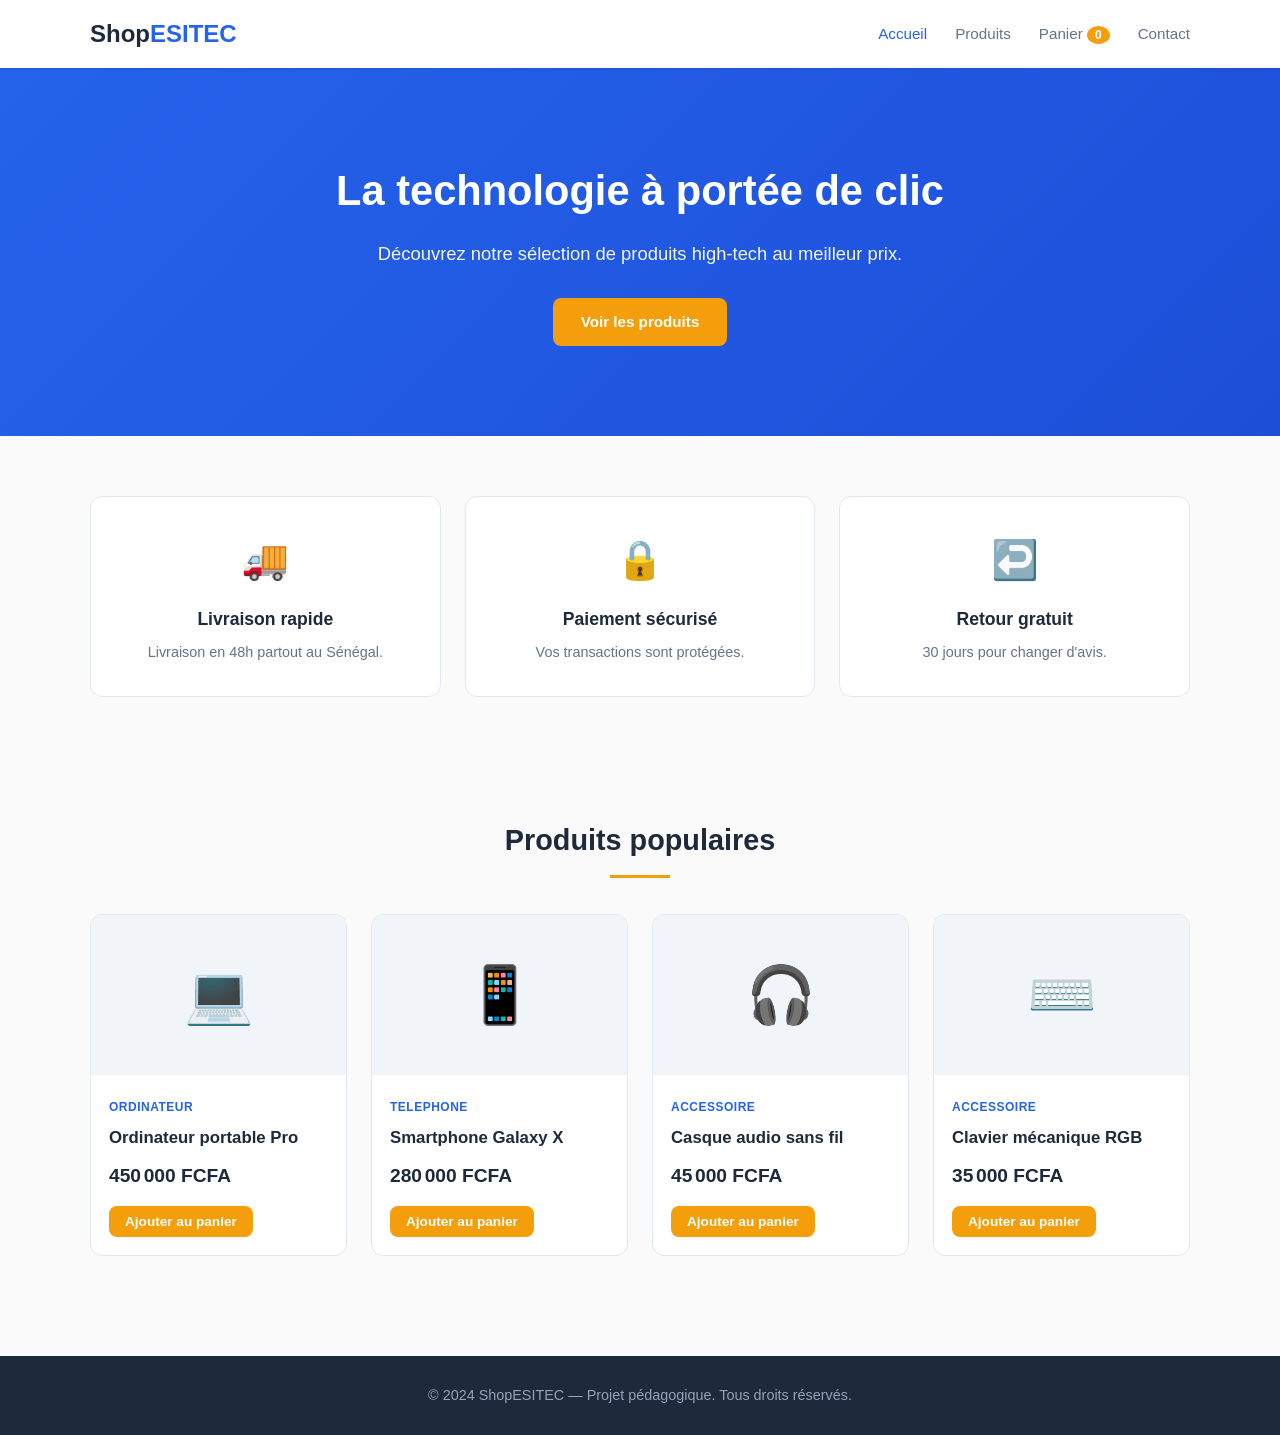
==== shop-esitec/index.html @ f80d037d "premier ommit" ====
<!DOCTYPE html>
<html lang="fr">
<head>
  <meta charset="UTF-8" />
  <meta name="viewport" content="width=device-width, initial-scale=1.0" />
  <title>ShopESITEC — Boutique en ligne</title>
  <link rel="stylesheet" href="css/style.css" />
  <link rel="stylesheet" href="css/responsive.css" />
</head>
<body>

  <header class="site-header">
    <div class="container header-content">
      <a href="index.html" class="logo">Shop<span>ESITEC</span></a>
      <nav class="main-nav">
        <ul>
          <li><a href="index.html" class="active">Accueil</a></li>
          <li><a href="products.html">Produits</a></li>
          <li><a href="cart.html">Panier <span id="cart-count" class="cart-badge">0</span></a></li>
          <li><a href="contact.html">Contact</a></li>
        </ul>
      </nav>
    </div>
  </header>

  <section class="hero">
    <div class="container">
      <h1>La technologie à portée de clic</h1>
      <p>Découvrez notre sélection de produits high-tech au meilleur prix.</p>
      <a href="products.html" class="btn btn-primary">Voir les produits</a>
    </div>
  </section>

  <section class="features container">
    <div class="feature-card">
      <div class="feature-icon">🚚</div>
      <h3>Livraison rapide</h3>
      <p>Livraison en 48h partout au Sénégal.</p>
    </div>
    <div class="feature-card">
      <div class="feature-icon">🔒</div>
      <h3>Paiement sécurisé</h3>
      <p>Vos transactions sont protégées.</p>
    </div>
    <div class="feature-card">
      <div class="feature-icon">↩️</div>
      <h3>Retour gratuit</h3>
      <p>30 jours pour changer d'avis.</p>
    </div>
  </section>

  <section class="featured container">
    <h2 class="section-title">Produits populaires</h2>
    <div id="featured-products" class="product-grid">
      <!-- Rempli dynamiquement par js/products.js -->
    </div>
  </section>

  <footer class="site-footer">
    <div class="container">
      <p>&copy; 2024 ShopESITEC — Projet pédagogique. Tous droits réservés.</p>
    </div>
  </footer>

  <script src="js/products.js"></script>
  <script src="js/cart.js"></script>
  <script src="js/main.js"></script>
</body>
</html>
---- shop-esitec/css/style.css ----
/* =================================================
   ShopESITEC — Feuille de style principale
   ================================================= */

:root {
  --primary: #2563eb;
  --primary-dark: #1d4ed8;
  --secondary: #f59e0b;
  --dark: #1e293b;
  --gray: #64748b;
  --light-gray: #f1f5f9;
  --white: #ffffff;
  --success: #16a34a;
  --border: #e2e8f0;
}

* {
  margin: 0;
  padding: 0;
  box-sizing: border-box;
}

body {
  font-family: 'Segoe UI', Tahoma, sans-serif;
  color: var(--dark);
  background-color: #fafafa;
  line-height: 1.6;
}

.container {
  max-width: 1140px;
  margin: 0 auto;
  padding: 0 20px;
}

/* ---- Header ---- */
.site-header {
  background-color: var(--white);
  box-shadow: 0 1px 4px rgba(0, 0, 0, 0.08);
  position: sticky;
  top: 0;
  z-index: 100;
}

.header-content {
  display: flex;
  justify-content: space-between;
  align-items: center;
  height: 68px;
}

.logo {
  font-size: 1.5rem;
  font-weight: 700;
  color: var(--dark);
  text-decoration: none;
}

.logo span {
  color: var(--primary);
}

.main-nav ul {
  display: flex;
  list-style: none;
  gap: 28px;
}

.main-nav a {
  color: var(--gray);
  text-decoration: none;
  font-size: 0.95rem;
  font-weight: 500;
  transition: color 0.2s;
}

.main-nav a:hover,
.main-nav a.active {
  color: var(--primary);
}

.cart-badge {
  background-color: var(--secondary);
  color: var(--white);
  border-radius: 50%;
  padding: 2px 8px;
  font-size: 0.75rem;
  font-weight: 700;
}

/* ---- Hero ---- */
.hero {
  background: linear-gradient(135deg, var(--primary) 0%, var(--primary-dark) 100%);
  color: var(--white);
  text-align: center;
  padding: 90px 0;
}

.hero h1 {
  font-size: 2.6rem;
  margin-bottom: 14px;
}

.hero p {
  font-size: 1.15rem;
  margin-bottom: 30px;
  opacity: 0.95;
}

/* ---- Buttons ---- */
.btn {
  display: inline-block;
  padding: 12px 28px;
  border-radius: 8px;
  text-decoration: none;
  font-weight: 600;
  font-size: 0.95rem;
  cursor: pointer;
  border: none;
  transition: all 0.2s;
}

.btn-primary {
  background-color: var(--secondary);
  color: var(--white);
}

.btn-primary:hover {
  background-color: #d97706;
}

.btn-small {
  padding: 8px 16px;
  font-size: 0.85rem;
}

/* ---- Features ---- */
.features {
  display: flex;
  gap: 24px;
  padding: 60px 20px;
  flex-wrap: wrap;
}

.feature-card {
  flex: 1;
  min-width: 240px;
  background: var(--white);
  border: 1px solid var(--border);
  border-radius: 12px;
  padding: 32px 24px;
  text-align: center;
}

.feature-icon {
  font-size: 2.4rem;
  margin-bottom: 14px;
}

.feature-card h3 {
  color: var(--dark);
  margin-bottom: 8px;
  font-size: 1.1rem;
}

.feature-card p {
  color: var(--gray);
  font-size: 0.9rem;
}

/* ---- Section title ---- */
.section-title {
  text-align: center;
  font-size: 1.8rem;
  color: var(--dark);
  margin-bottom: 36px;
  position: relative;
}

.section-title::after {
  content: '';
  display: block;
  width: 60px;
  height: 3px;
  background-color: var(--secondary);
  margin: 12px auto 0;
}

/* ---- Page banner ---- */
.page-banner {
  background-color: var(--dark);
  color: var(--white);
  text-align: center;
  padding: 50px 0;
}

.page-banner h1 {
  font-size: 2rem;
  margin-bottom: 8px;
}

.page-banner p {
  opacity: 0.8;
}

/* ---- Product grid ---- */
.featured,
.catalog {
  padding: 60px 20px;
}

.product-grid {
  display: grid;
  grid-template-columns: repeat(4, 1fr);
  gap: 24px;
}

.product-card {
  background: var(--white);
  border: 1px solid var(--border);
  border-radius: 12px;
  overflow: hidden;
  transition: transform 0.2s, box-shadow 0.2s;
}

.product-card:hover {
  transform: translateY(-4px);
  box-shadow: 0 8px 20px rgba(0, 0, 0, 0.1);
}

.product-image {
  height: 160px;
  background-color: var(--light-gray);
  display: flex;
  align-items: center;
  justify-content: center;
  font-size: 3.5rem;
}

.product-info {
  padding: 18px;
}

.product-category {
  font-size: 0.75rem;
  color: var(--primary);
  text-transform: uppercase;
  font-weight: 600;
  letter-spacing: 0.5px;
}

.product-name {
  font-size: 1.05rem;
  color: var(--dark);
  margin: 6px 0 10px;
}

.product-price {
  font-size: 1.2rem;
  font-weight: 700;
  color: var(--dark);
  margin-bottom: 14px;
}

/* ---- Catalog toolbar ---- */
.catalog-toolbar {
  display: flex;
  align-items: center;
  gap: 12px;
  margin-bottom: 30px;
}

.catalog-toolbar select {
  padding: 8px 14px;
  border: 1px solid var(--border);
  border-radius: 8px;
  font-size: 0.9rem;
  cursor: pointer;
}

/* ---- Cart ---- */
.cart-section {
  padding: 50px 20px;
  display: grid;
  grid-template-columns: 2fr 1fr;
  gap: 30px;
}

.cart-items {
  display: flex;
  flex-direction: column;
  gap: 16px;
}

.cart-item {
  display: flex;
  align-items: center;
  gap: 16px;
  background: var(--white);
  border: 1px solid var(--border);
  border-radius: 10px;
  padding: 16px;
}

.cart-item-icon {
  font-size: 2.2rem;
  width: 60px;
  text-align: center;
}

.cart-item-details {
  flex: 1;
}

.cart-item-details h4 {
  color: var(--dark);
  margin-bottom: 4px;
}

.cart-item-details p {
  color: var(--gray);
  font-size: 0.9rem;
}

.cart-item-actions {
  display: flex;
  align-items: center;
  gap: 10px;
}

.qty-btn {
  width: 28px;
  height: 28px;
  border: 1px solid var(--border);
  background: var(--light-gray);
  border-radius: 6px;
  cursor: pointer;
  font-weight: 700;
  color: var(--dark);
}

.remove-btn {
  background: none;
  border: none;
  color: #dc2626;
  cursor: pointer;
  font-size: 0.85rem;
  text-decoration: underline;
}

.cart-summary {
  background: var(--white);
  border: 1px solid var(--border);
  border-radius: 12px;
  padding: 24px;
  height: fit-content;
}

.cart-summary h3 {
  margin-bottom: 18px;
  color: var(--dark);
}

.summary-line {
  display: flex;
  justify-content: space-between;
  padding: 10px 0;
  color: var(--gray);
}

.summary-line.total {
  border-top: 2px solid var(--border);
  margin-top: 8px;
  padding-top: 16px;
  font-size: 1.15rem;
  font-weight: 700;
  color: var(--dark);
}

.cart-summary .btn {
  width: 100%;
  margin-top: 18px;
  text-align: center;
}

.empty-cart {
  text-align: center;
  padding: 60px 20px;
  color: var(--gray);
}

/* ---- Contact ---- */
.contact-section {
  padding: 50px 20px;
  display: grid;
  grid-template-columns: 1fr 2fr;
  gap: 40px;
}

.contact-info {
  background: var(--white);
  border: 1px solid var(--border);
  border-radius: 12px;
  padding: 28px;
  height: fit-content;
}

.contact-info h3 {
  color: var(--dark);
  margin-bottom: 18px;
}

.contact-info p {
  color: var(--gray);
  margin-bottom: 12px;
}

.contact-form {
  background: var(--white);
  border: 1px solid var(--border);
  border-radius: 12px;
  padding: 28px;
}

.form-group {
  margin-bottom: 18px;
}

.form-group label {
  display: block;
  font-weight: 600;
  margin-bottom: 6px;
  color: var(--dark);
  font-size: 0.9rem;
}

.form-group input,
.form-group textarea {
  width: 100%;
  padding: 11px 14px;
  border: 1px solid var(--border);
  border-radius: 8px;
  font-size: 0.95rem;
  font-family: inherit;
}

.form-group textarea {
  height: 120px;
  resize: vertical;
}

.form-feedback {
  margin-top: 12px;
  color: var(--success);
  font-weight: 600;
}

/* ---- Footer ---- */
.site-footer {
  background-color: var(--dark);
  color: #94a3b8;
  text-align: center;
  padding: 28px 0;
  margin-top: 40px;
  font-size: 0.9rem;
}
---- shop-esitec/css/responsive.css ----
/* =================================================
   ShopESITEC — Styles responsive (mobile/tablette)
   ================================================= */

/* Tablette */
@media (max-width: 992px) {
  .product-grid {
    grid-template-columns: repeat(3, 1fr);
  }

  .cart-section {
    grid-template-columns: 1fr;
  }

  .contact-section {
    grid-template-columns: 1fr;
  }
}

/* Petite tablette */
@media (max-width: 768px) {
  .product-grid {
    grid-template-columns: repeat(2, 1fr);
  }

  .hero h1 {
    font-size: 2rem;
  }

  .features {
    flex-direction: column;
  }

  .header-content {
    flex-direction: column;
    height: auto;
    padding: 12px 0;
    gap: 10px;
  }

  .main-nav ul {
    gap: 18px;
  }
}

/* Mobile */
@media (max-width: 480px) {
  .product-grid {
    grid-template-columns: 1fr;
  }

  .hero {
    padding: 60px 0;
  }

  .hero h1 {
    font-size: 1.7rem;
  }

  .main-nav ul {
    gap: 12px;
    font-size: 0.85rem;
  }

  .section-title {
    font-size: 1.5rem;
  }
}
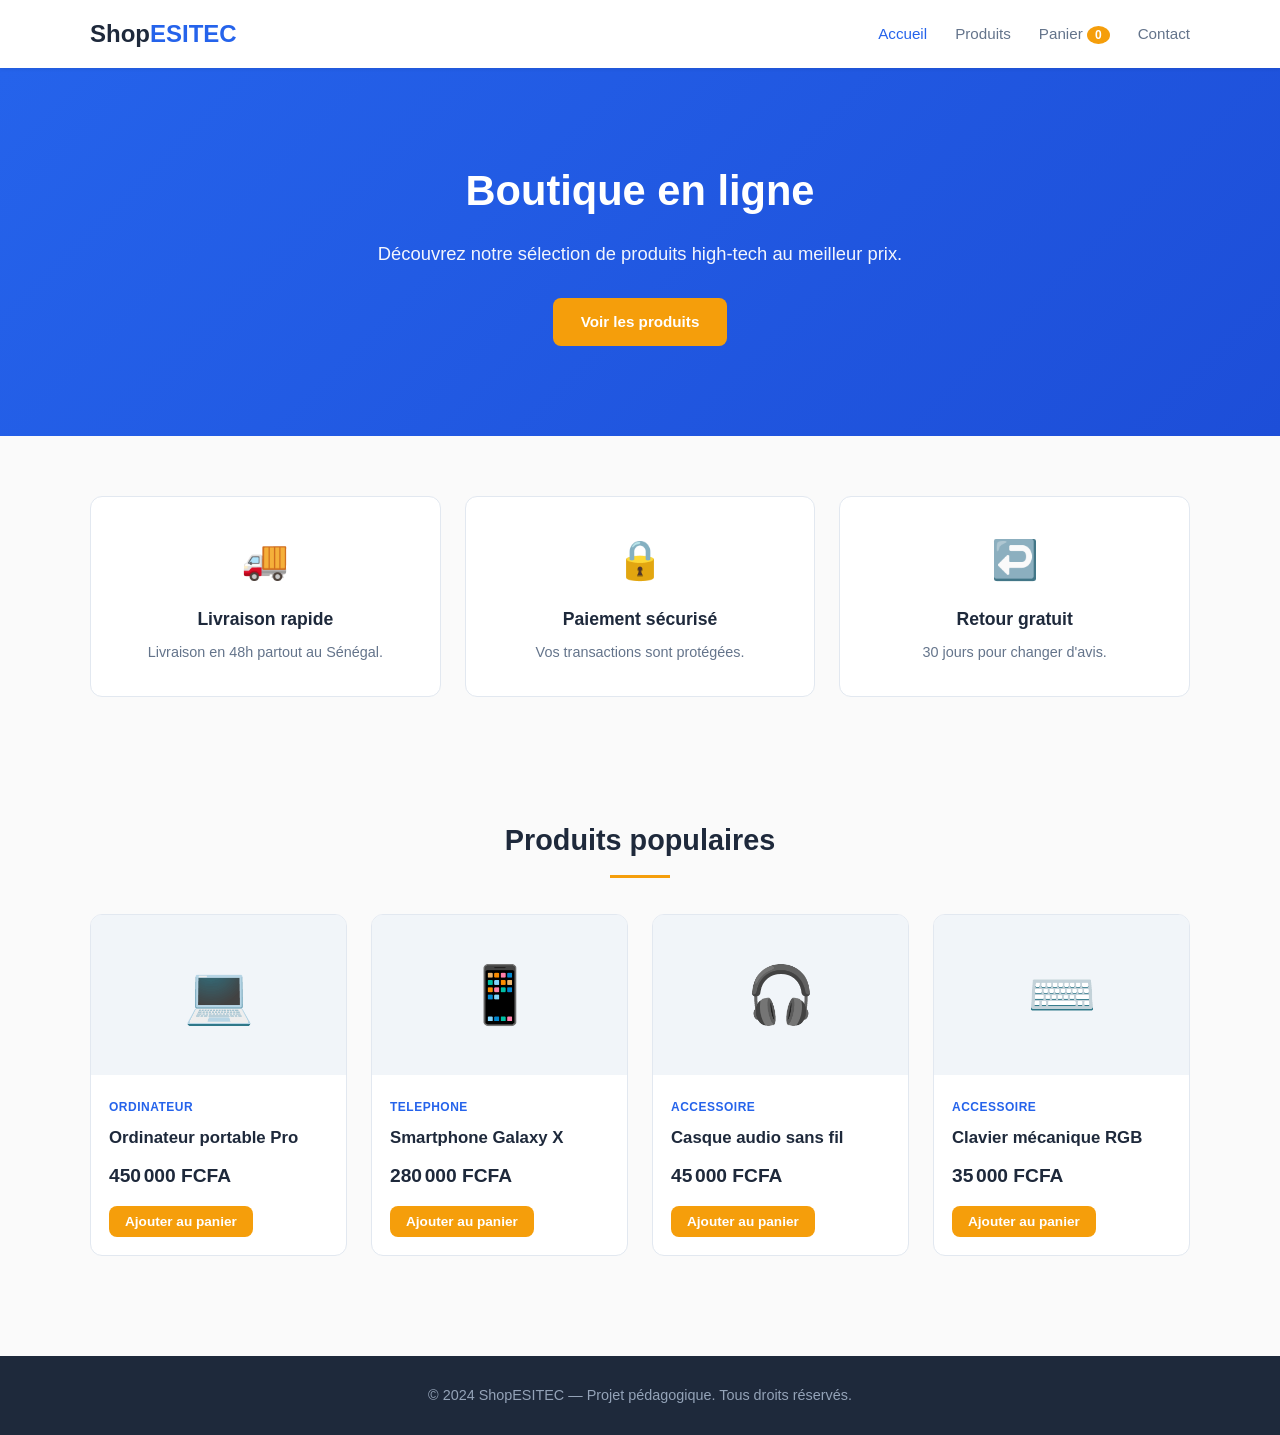
==== commit 71908b4c: "modification du titre principal section acceuil" ====
--- a/shop-esitec/index.html
+++ b/shop-esitec/index.html
@@ -25,7 +25,7 @@
 
   <section class="hero">
     <div class="container">
-      <h1>La technologie à portée de clic</h1>
+      <h1>Boutique en ligne</h1>
       <p>Découvrez notre sélection de produits high-tech au meilleur prix.</p>
       <a href="products.html" class="btn btn-primary">Voir les produits</a>
     </div>
